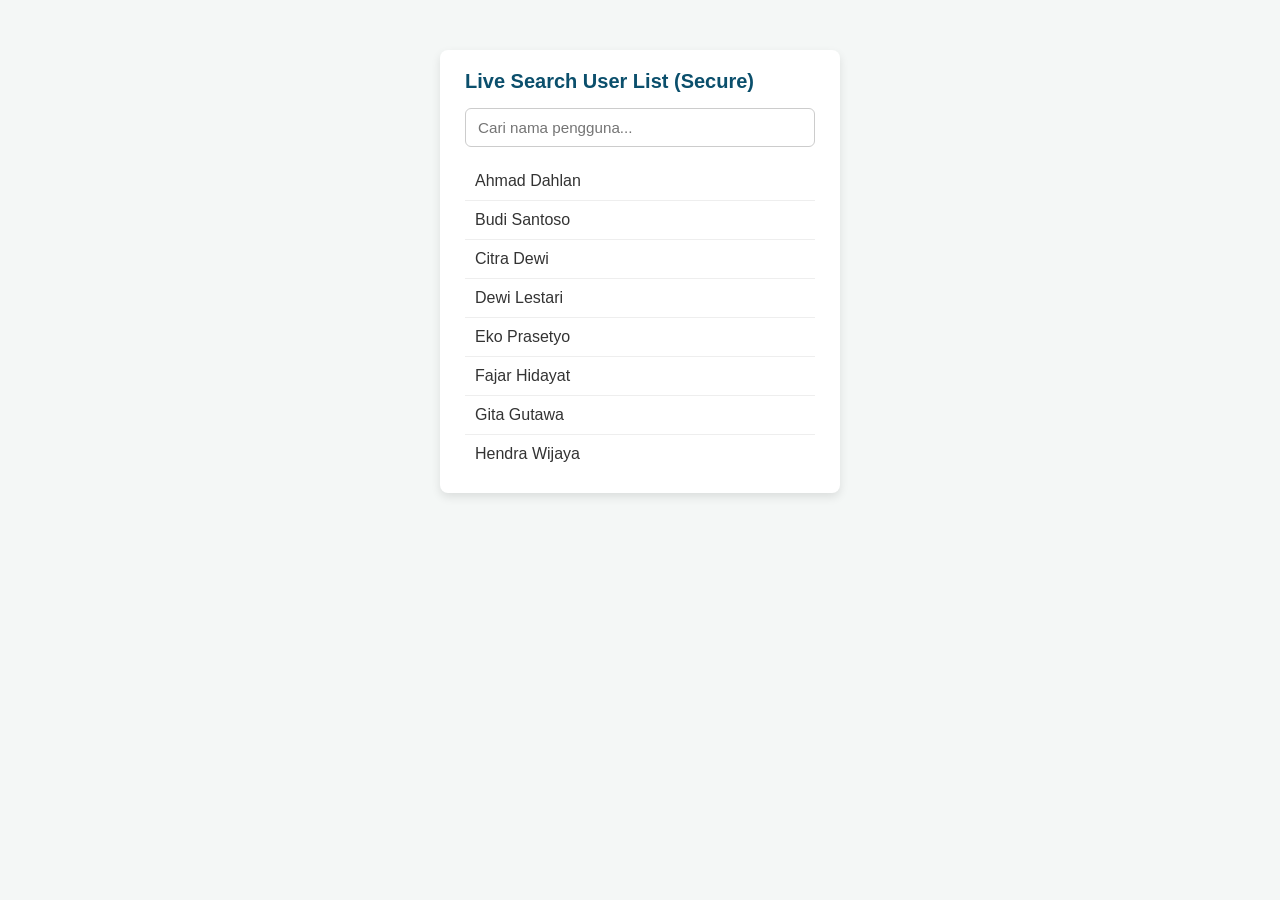
==== index.html @ 6a192474 "Add files via upload" ====
<!DOCTYPE html>
<html lang="id">
<head>
    <meta charset="UTF-8">
    <meta name="viewport" content="width=device-width, initial-scale=1.0">
    <!-- Security: Content Security Policy untuk mencegah eksekusi script tidak dikenal -->
    <meta http-equiv="Content-Security-Policy" content="default-src 'self'; script-src 'self'; style-src 'self';">
    <title>Secure Live Search</title>
    <link rel="stylesheet" href="style.css">
</head>
<body>
    <div class="search-container">
        <h2>Live Search User List (Secure)</h2>
        
        <!-- Security: Hardening atribut input -->
        <input 
            type="text" 
            id="search-input" 
            placeholder="Cari nama pengguna..." 
            autocomplete="off" 
            autocorrect="off"
            spellcheck="false"
            maxlength="50" 
            aria-label="Cari pengguna"
        >
        
        <!-- Security/Accessibility: aria-live untuk mengabarkan perubahan secara aman -->
        <ul id="user-list" aria-live="polite"></ul>
    </div>
    <script src="script.js" defer></script>
</body>
</html>
---- style.css ----
* {
    box-sizing: border-box;
    margin: 0;
    padding: 0;
}

body {
    font-family: Arial, sans-serif;
    background-color: #f4f7f6;
    display: flex;
    justify-content: center;
    padding-top: 50px;
}

.search-container {
    background: #ffffff;
    padding: 20px 25px;
    border-radius: 8px;
    box-shadow: 0 4px 10px rgba(0, 0, 0, 0.1);
    width: 100%;
    max-width: 400px;
}

.search-container h2 {
    font-size: 1.25rem;
    color: #0B4F6C;
    margin-bottom: 15px;
}

#search-input {
    width: 100%;
    padding: 10px 12px;
    border: 1px solid #ccc;
    border-radius: 6px;
    font-size: 0.95rem;
    margin-bottom: 15px;
    outline: none;
}

#search-input:focus {
    border-color: #0B4F6C;
}

#user-list {
    list-style: none;
}

#user-list li {
    padding: 10px;
    border-bottom: 1px solid #eee;
    color: #333;
    /* Security UI: Mencegah teks panjang/malicious string merusak layout */
    word-break: break-word;
    overflow-wrap: break-word;
}

#user-list li:last-child {
    border-bottom: none;
}

#user-list li.no-result {
    color: #888;
    font-style: italic;
}
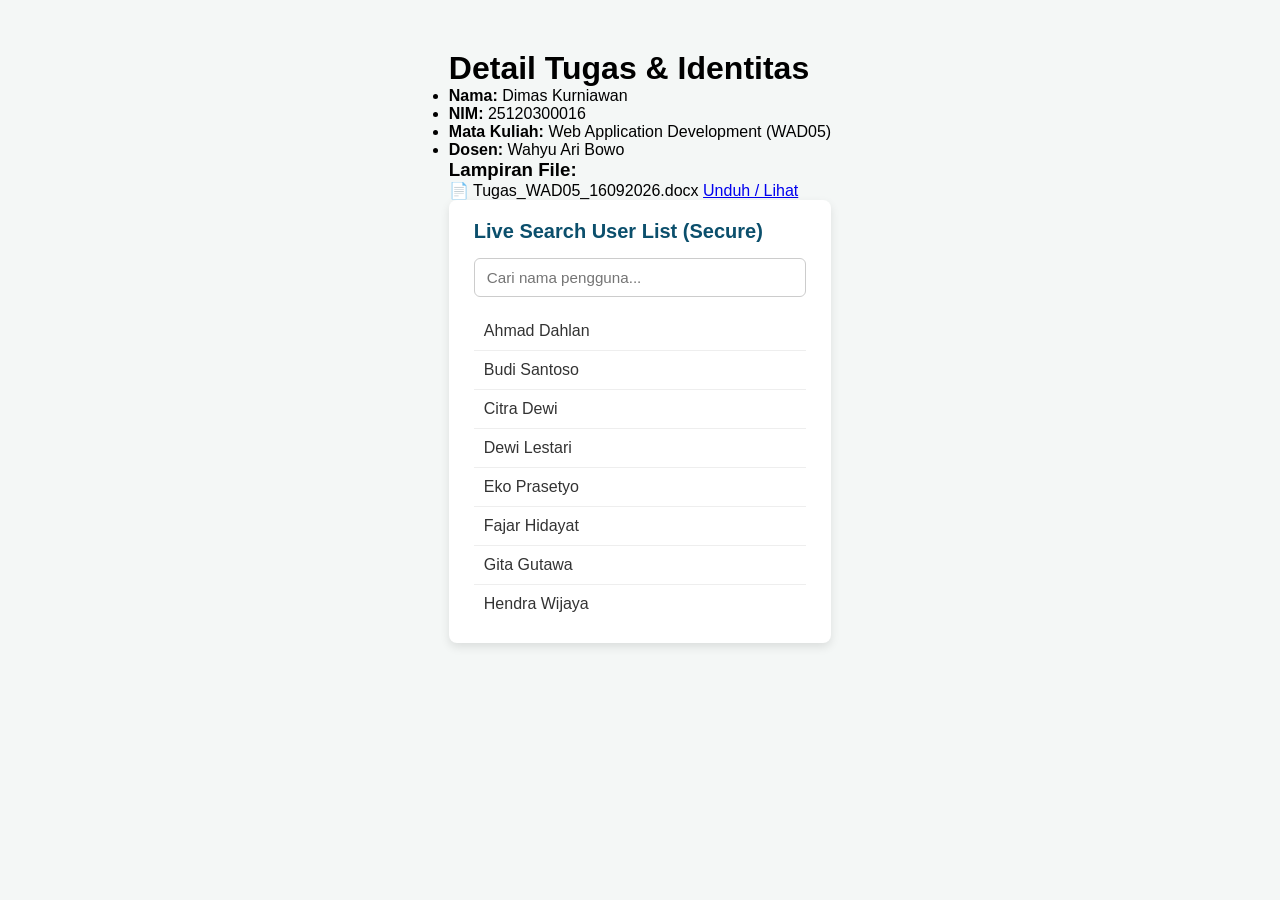
==== commit 950b026f: "Add files via upload" ====
--- a/index.html
+++ b/index.html
@@ -9,24 +9,49 @@
     <link rel="stylesheet" href="style.css">
 </head>
 <body>
-    <div class="search-container">
-        <h2>Live Search User List (Secure)</h2>
-        
-        <!-- Security: Hardening atribut input -->
-        <input 
-            type="text" 
-            id="search-input" 
-            placeholder="Cari nama pengguna..." 
-            autocomplete="off" 
-            autocorrect="off"
-            spellcheck="false"
-            maxlength="50" 
-            aria-label="Cari pengguna"
-        >
-        
-        <!-- Security/Accessibility: aria-live untuk mengabarkan perubahan secara aman -->
-        <ul id="user-list" aria-live="polite"></ul>
+    <div class="main-wrapper">
+        <!-- Header Identitas -->
+        <header class="header-info">
+            <h1>Detail Tugas & Identitas</h1>
+            <ul>
+                <li><strong>Nama:</strong> Dimas Kurniawan</li>
+                <li><strong>NIM:</strong> 25120300016</li>
+                <li><strong>Mata Kuliah:</strong> Web Application Development (WAD05)</li>
+                <li><strong>Dosen:</strong> Wahyu Ari Bowo</li>
+            </ul>
+        </header>
+
+        <!-- View Lampiran File -->
+        <section class="attachment-section">
+            <h3>Lampiran File:</h3>
+            <div class="attachment-card">
+                <span class="file-icon">📄</span>
+                <span class="file-name">Tugas_WAD05_16092026.docx</span>
+                <a href="Tugas_WAD05_16092026.docx" download class="download-btn">Unduh / Lihat</a>
+            </div>
+        </section>
+
+        <!-- Container Live Search -->
+        <div class="search-container">
+            <h2>Live Search User List (Secure)</h2>
+            
+            <!-- Security: Hardening atribut input -->
+            <input 
+                type="text" 
+                id="search-input" 
+                placeholder="Cari nama pengguna..." 
+                autocomplete="off" 
+                autocorrect="off"
+                spellcheck="false"
+                maxlength="50" 
+                aria-label="Cari pengguna"
+            >
+            
+            <!-- Security/Accessibility: aria-live untuk mengabarkan perubahan secara aman -->
+            <ul id="user-list" aria-live="polite"></ul>
+        </div>
     </div>
+
     <script src="script.js" defer></script>
 </body>
 </html>
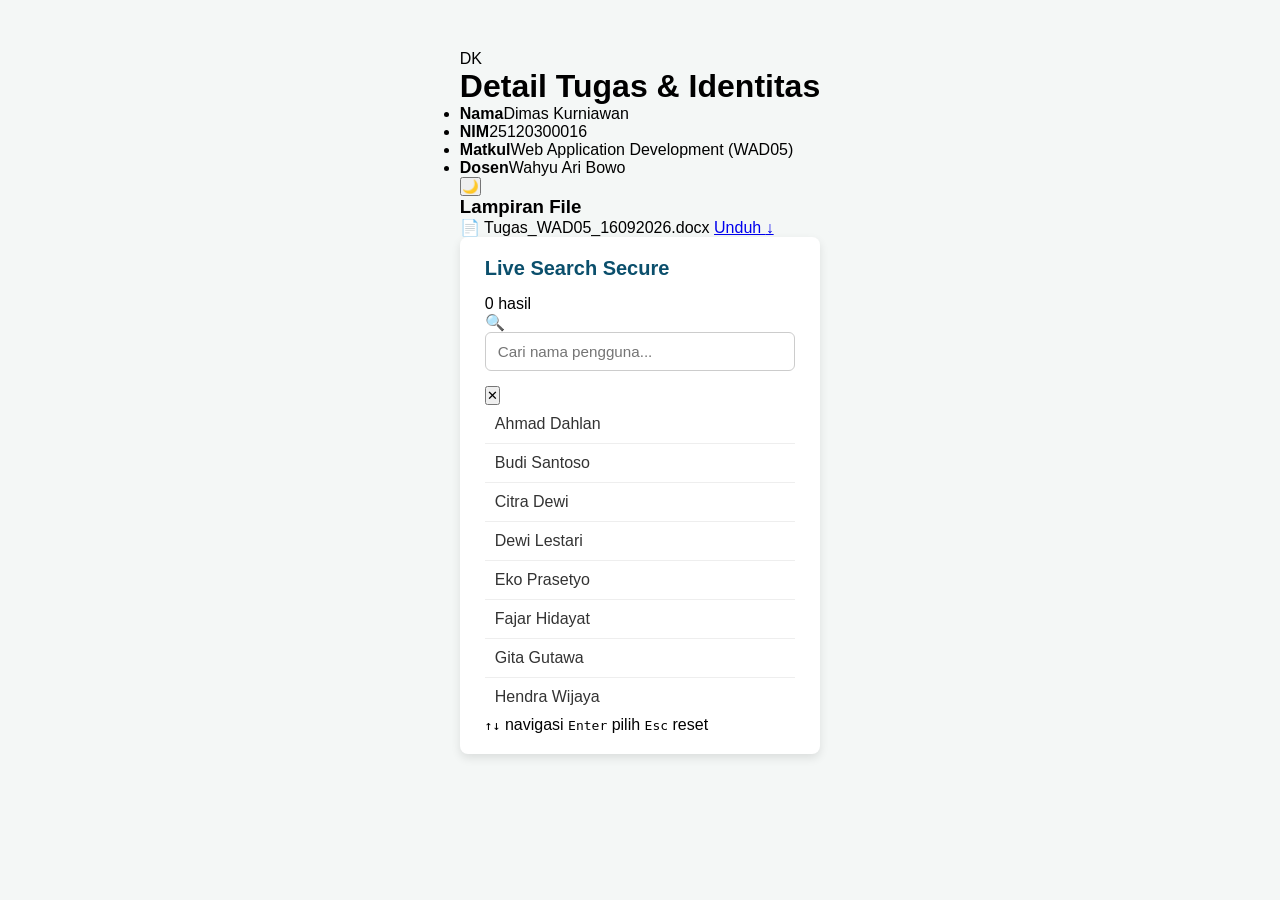
==== commit 1c87a6d7: "revisi03" ====
--- a/index.html
+++ b/index.html
@@ -4,53 +4,98 @@
     <meta charset="UTF-8">
     <meta name="viewport" content="width=device-width, initial-scale=1.0">
     <!-- Security: Content Security Policy untuk mencegah eksekusi script tidak dikenal -->
-    <meta http-equiv="Content-Security-Policy" content="default-src 'self'; script-src 'self'; style-src 'self';">
-    <title>Secure Live Search</title>
+    <meta http-equiv="Content-Security-Policy" content="default-src 'self'; script-src 'self'; style-src 'self'; img-src 'self' data:;">
+    <title>Secure Live Search — Dimas Kurniawan</title>
     <link rel="stylesheet" href="style.css">
 </head>
 <body>
-    <div class="main-wrapper">
-        <!-- Header Identitas -->
+
+    <!-- ===== Latar animasi dekoratif (murni visual, tanpa interaksi) ===== -->
+    <div class="bg-decor" aria-hidden="true">
+        <span class="blob blob-1"></span>
+        <span class="blob blob-2"></span>
+        <span class="blob blob-3"></span>
+        <span class="blob blob-4"></span>
+        <span class="grid-overlay"></span>
+    </div>
+
+    <main class="main-wrapper">
+
+        <!-- ===== Header Identitas ===== -->
         <header class="header-info">
-            <h1>Detail Tugas & Identitas</h1>
-            <ul>
-                <li><strong>Nama:</strong> Dimas Kurniawan</li>
-                <li><strong>NIM:</strong> 25120300016</li>
-                <li><strong>Mata Kuliah:</strong> Web Application Development (WAD05)</li>
-                <li><strong>Dosen:</strong> Wahyu Ari Bowo</li>
-            </ul>
+            <div class="avatar" aria-hidden="true">DK</div>
+
+            <div class="identity">
+                <h1>Detail Tugas &amp; Identitas</h1>
+                <ul class="id-list">
+                    <li><strong>Nama</strong><span>Dimas Kurniawan</span></li>
+                    <li><strong>NIM</strong><span>25120300016</span></li>
+                    <li><strong>Matkul</strong><span>Web Application Development (WAD05)</span></li>
+                    <li><strong>Dosen</strong><span>Wahyu Ari Bowo</span></li>
+                </ul>
+            </div>
+
+            <button type="button" id="theme-toggle" class="theme-toggle"
+                    aria-label="Aktifkan tema gelap" aria-pressed="false">🌙</button>
         </header>
 
-        <!-- View Lampiran File -->
+        <!-- ===== Lampiran File ===== -->
         <section class="attachment-section">
-            <h3>Lampiran File:</h3>
+            <h3>Lampiran File</h3>
             <div class="attachment-card">
-                <span class="file-icon">📄</span>
+                <span class="file-icon" aria-hidden="true">📄</span>
                 <span class="file-name">Tugas_WAD05_16092026.docx</span>
-                <a href="Tugas_WAD05_16092026.docx" download class="download-btn">Unduh / Lihat</a>
+                <a href="Tugas_WAD05_16092026.docx" download class="download-btn">
+                    Unduh <span aria-hidden="true">↓</span>
+                </a>
             </div>
         </section>
 
-        <!-- Container Live Search -->
-        <div class="search-container">
-            <h2>Live Search User List (Secure)</h2>
-            
-            <!-- Security: Hardening atribut input -->
-            <input 
-                type="text" 
-                id="search-input" 
-                placeholder="Cari nama pengguna..." 
-                autocomplete="off" 
-                autocorrect="off"
-                spellcheck="false"
-                maxlength="50" 
-                aria-label="Cari pengguna"
-            >
-            
-            <!-- Security/Accessibility: aria-live untuk mengabarkan perubahan secara aman -->
-            <ul id="user-list" aria-live="polite"></ul>
-        </div>
-    </div>
+        <!-- ===== Live Search ===== -->
+        <section class="search-container">
+            <div class="search-head">
+                <h2>Live Search <span class="badge">Secure</span></h2>
+                <span class="counter" id="result-count" aria-hidden="true">0 hasil</span>
+            </div>
+
+            <div class="input-wrapper">
+                <span class="search-icon" aria-hidden="true">🔍</span>
+                <input
+                    type="text"
+                    id="search-input"
+                    placeholder="Cari nama pengguna..."
+                    autocomplete="off"
+                    autocorrect="off"
+                    spellcheck="false"
+                    maxlength="50"
+                    aria-label="Cari pengguna"
+                    role="combobox"
+                    aria-expanded="true"
+                    aria-controls="user-list"
+                    aria-autocomplete="list"
+                >
+                <button type="button" id="clear-btn" class="clear-btn"
+                        aria-label="Bersihkan pencarian">✕</button>
+            </div>
+
+            <!-- Quick filter huruf awal (dibuat aman via DOM API) -->
+            <div class="chips" id="chips" role="group" aria-label="Filter huruf awal"></div>
+
+            <ul id="user-list" role="listbox" aria-label="Daftar pengguna"></ul>
+
+            <!-- Pengumuman hasil untuk screen reader -->
+            <p class="sr-only" id="sr-status" role="status" aria-live="polite"></p>
+
+            <p class="hint">
+                <span><kbd>↑</kbd><kbd>↓</kbd> navigasi</span>
+                <span><kbd>Enter</kbd> pilih</span>
+                <span><kbd>Esc</kbd> reset</span>
+            </p>
+        </section>
+
+    </main>
+
+    <div class="toast" id="toast" role="status" aria-live="polite"></div>
 
     <script src="script.js" defer></script>
 </body>
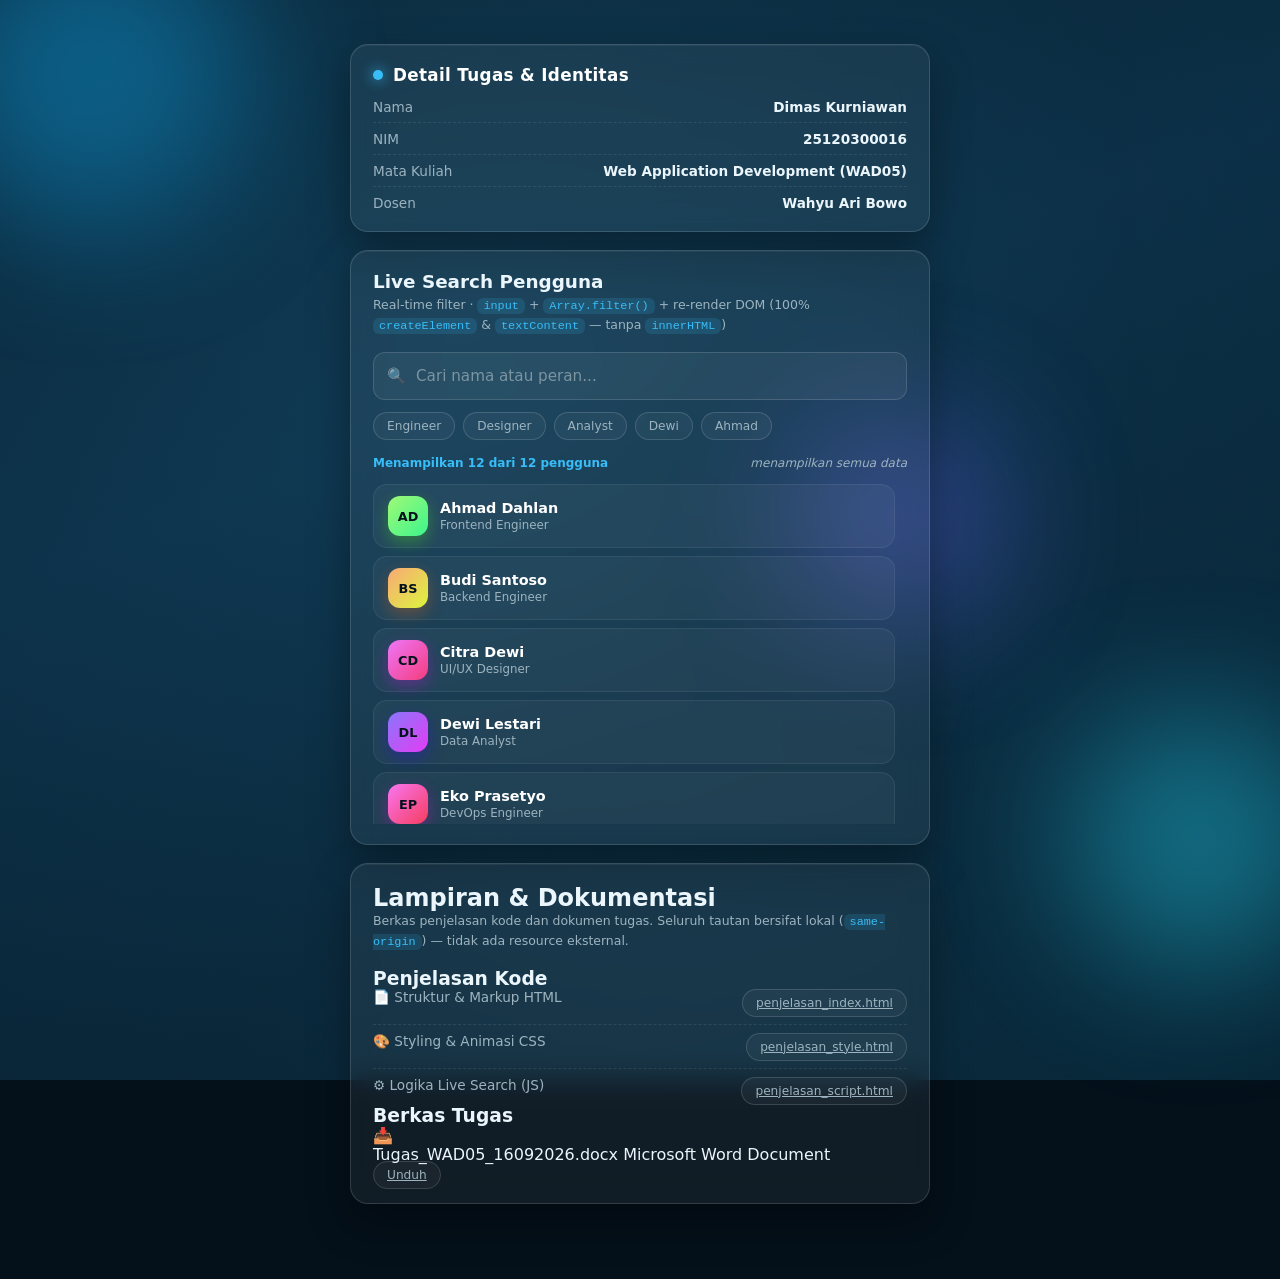
==== commit 103bee61: "revisi04 ada tambahan penjelasan script" ====
--- a/index.html
+++ b/index.html
@@ -3,100 +3,223 @@
 <head>
     <meta charset="UTF-8">
     <meta name="viewport" content="width=device-width, initial-scale=1.0">
-    <!-- Security: Content Security Policy untuk mencegah eksekusi script tidak dikenal -->
-    <meta http-equiv="Content-Security-Policy" content="default-src 'self'; script-src 'self'; style-src 'self'; img-src 'self' data:;">
+
+    <!-- ============================================================
+         SECURITY HEADERS (via meta) — sebisa mungkin di-hardening
+         ============================================================ -->
+
+    <!-- CSP super ketat: tidak ada resource eksternal, tidak ada inline, tidak ada eval -->
+    <meta http-equiv="Content-Security-Policy" content="
+        default-src 'none';
+        script-src 'self';
+        style-src 'self';
+        img-src 'self' data:;
+        font-src 'self';
+        connect-src 'none';
+        media-src 'none';
+        object-src 'none';
+        frame-src 'none';
+        frame-ancestors 'none';
+        base-uri 'none';
+        form-action 'none';
+        manifest-src 'none';
+        worker-src 'none';
+        upgrade-insecure-requests;
+        block-all-mixed-content;
+    ">
+
+    <!-- Cegah kebocoran referrer ke situs eksternal -->
+    <meta name="referrer" content="no-referrer">
+
+    <!-- Hardening MIME sniffing (dihormati sebagian browser) -->
+    <meta http-equiv="X-Content-Type-Options" content="nosniff">
+
+    <!-- Cegah framing / clickjacking (fallback bila CSP tak didukung) -->
+    <meta http-equiv="X-Frame-Options" content="DENY">
+
+    <!-- Cegah XSS legacy filter memicu bug -->
+    <meta http-equiv="X-XSS-Protection" content="0">
+
+    <!-- Batasi fitur browser yang tidak dibutuhkan -->
+    <meta http-equiv="Permissions-Policy" content="
+        camera=(),
+        microphone=(),
+        geolocation=(),
+        payment=(),
+        usb=(),
+        accelerometer=(),
+        gyroscope=(),
+        magnetometer=(),
+        autoplay=(),
+        encrypted-media=(),
+        picture-in-picture=(),
+        display-capture=()
+    ">
+
+    <meta name="color-scheme" content="dark">
+    <meta name="robots" content="noindex, nofollow, noarchive">
     <title>Secure Live Search — Dimas Kurniawan</title>
+
+    <!-- Subresource Integrity untuk stylesheet lokal (opsional) -->
     <link rel="stylesheet" href="style.css">
 </head>
 <body>
 
-    <!-- ===== Latar animasi dekoratif (murni visual, tanpa interaksi) ===== -->
-    <div class="bg-decor" aria-hidden="true">
-        <span class="blob blob-1"></span>
-        <span class="blob blob-2"></span>
-        <span class="blob blob-3"></span>
-        <span class="blob blob-4"></span>
-        <span class="grid-overlay"></span>
-    </div>
-
-    <main class="main-wrapper">
-
-        <!-- ===== Header Identitas ===== -->
-        <header class="header-info">
-            <div class="avatar" aria-hidden="true">DK</div>
-
-            <div class="identity">
-                <h1>Detail Tugas &amp; Identitas</h1>
-                <ul class="id-list">
-                    <li><strong>Nama</strong><span>Dimas Kurniawan</span></li>
-                    <li><strong>NIM</strong><span>25120300016</span></li>
-                    <li><strong>Matkul</strong><span>Web Application Development (WAD05)</span></li>
-                    <li><strong>Dosen</strong><span>Wahyu Ari Bowo</span></li>
-                </ul>
-            </div>
-
-            <button type="button" id="theme-toggle" class="theme-toggle"
-                    aria-label="Aktifkan tema gelap" aria-pressed="false">🌙</button>
+    <!-- Ornamen background bergerak (aria-hidden = tidak dibaca screen reader) -->
+    <div class="orb a" aria-hidden="true"></div>
+    <div class="orb b" aria-hidden="true"></div>
+    <div class="orb c" aria-hidden="true"></div>
+
+    <main class="app">
+
+        <!-- ================= IDENTITAS ================= -->
+        <header class="card header-info">
+            <h1>Detail Tugas &amp; Identitas</h1>
+            <ul class="id-grid">
+                <li><span>Nama</span><strong>Dimas Kurniawan</strong></li>
+                <li><span>NIM</span><strong>25120300016</strong></li>
+                <li><span>Mata Kuliah</span><strong>Web Application Development (WAD05)</strong></li>
+                <li><span>Dosen</span><strong>Wahyu Ari Bowo</strong></li>
+            </ul>
         </header>
 
-        <!-- ===== Lampiran File ===== -->
-        <section class="attachment-section">
-            <h3>Lampiran File</h3>
-            <div class="attachment-card">
-                <span class="file-icon" aria-hidden="true">📄</span>
-                <span class="file-name">Tugas_WAD05_16092026.docx</span>
-                <a href="Tugas_WAD05_16092026.docx" download class="download-btn">
-                    Unduh <span aria-hidden="true">↓</span>
-                </a>
-            </div>
-        </section>
-
-        <!-- ===== Live Search ===== -->
-        <section class="search-container">
-            <div class="search-head">
-                <h2>Live Search <span class="badge">Secure</span></h2>
-                <span class="counter" id="result-count" aria-hidden="true">0 hasil</span>
-            </div>
-
-            <div class="input-wrapper">
+        <!-- ================= LIVE SEARCH ================= -->
+        <section class="card search-card">
+            <h2>Live Search Pengguna</h2>
+            <p class="subtitle">
+                Real-time filter · <code>input</code> + <code>Array.filter()</code> + re-render DOM
+                (100% <code>createElement</code> &amp; <code>textContent</code> — tanpa <code>innerHTML</code>)
+            </p>
+
+            <div class="input-wrap">
                 <span class="search-icon" aria-hidden="true">🔍</span>
+
+                <!-- Hardening input:
+                     - maxlength  : batas atas panjang
+                     - minlength  : tidak ada (boleh kosong)
+                     - pattern    : whitelist karakter (huruf, angka, spasi, tanda umum)
+                     - inputmode  : paksa keyboard teks
+                     - autocomplete off + list="none"
+                     - aria-*     : aksesibilitas
+                -->
                 <input
                     type="text"
                     id="search-input"
-                    placeholder="Cari nama pengguna..."
+                    name="q"
+                    placeholder="Cari nama atau peran..."
                     autocomplete="off"
                     autocorrect="off"
+                    autocapitalize="off"
                     spellcheck="false"
                     maxlength="50"
+                    minlength="0"
+                    inputmode="text"
+                    enterkeyhint="search"
+                    pattern="[A-Za-z0-9 _\-\.\u00C0-\u024F]{0,50}"
+                    title="Hanya huruf, angka, spasi, dan tanda . _ - (maks 50 karakter)"
                     aria-label="Cari pengguna"
-                    role="combobox"
-                    aria-expanded="true"
                     aria-controls="user-list"
                     aria-autocomplete="list"
+                    aria-haspopup="listbox"
                 >
-                <button type="button" id="clear-btn" class="clear-btn"
-                        aria-label="Bersihkan pencarian">✕</button>
+                <button type="button" id="clear-btn" class="clear-btn" aria-label="Bersihkan pencarian">✕</button>
             </div>
 
-            <!-- Quick filter huruf awal (dibuat aman via DOM API) -->
-            <div class="chips" id="chips" role="group" aria-label="Filter huruf awal"></div>
-
-            <ul id="user-list" role="listbox" aria-label="Daftar pengguna"></ul>
-
-            <!-- Pengumuman hasil untuk screen reader -->
-            <p class="sr-only" id="sr-status" role="status" aria-live="polite"></p>
-
-            <p class="hint">
-                <span><kbd>↑</kbd><kbd>↓</kbd> navigasi</span>
-                <span><kbd>Enter</kbd> pilih</span>
-                <span><kbd>Esc</kbd> reset</span>
+            <!-- Saran kata kunci -->
+            <div class="chips" id="chips" role="group" aria-label="Saran pencarian"></div>
+
+            <div class="meta-row">
+                <span id="result-count" class="count" aria-live="polite"></span>
+                <span id="query-hint" class="hint"></span>
+            </div>
+
+            <!-- role="listbox" agar screen reader paham struktur hasil -->
+            <ul id="user-list" role="listbox" aria-live="polite" aria-label="Hasil pencarian pengguna"></ul>
+        </section>
+
+        <!-- ============================================================
+             LAMPIRAN & DOKUMENTASI (BARU)
+             Semua tautan bersifat same-origin (lokal) sehingga tetap
+             patuh pada CSP: default-src 'none' (navigasi tidak dibatasi CSP).
+             rel="noopener noreferrer" mencegah tabnabbing & kebocoran referrer.
+             ============================================================ -->
+        <section class="card attachment-section" aria-labelledby="lampiran-title">
+            <h2 id="lampiran-title" class="card-title">Lampiran &amp; Dokumentasi</h2>
+            <p class="subtitle">
+                Berkas penjelasan kode dan dokumen tugas. Seluruh tautan
+                bersifat lokal (<code>same-origin</code>) — tidak ada resource eksternal.
             </p>
+
+            <!-- ---------- Penjelasan Kode ---------- -->
+            <h3 class="section-label">Penjelasan Kode</h3>
+            <ul class="id-grid link-grid">
+                <li>
+                    <span class="link-label">
+                        <span class="link-icon" aria-hidden="true">📄</span>
+                        Struktur &amp; Markup HTML
+                    </span>
+                    <a
+                        class="chip"
+                        href="penjelasan_index.html"
+                        rel="noopener noreferrer"
+                        title="Buka penjelasan_index.html"
+                    >penjelasan_index.html</a>
+                </li>
+                <li>
+                    <span class="link-label">
+                        <span class="link-icon" aria-hidden="true">🎨</span>
+                        Styling &amp; Animasi CSS
+                    </span>
+                    <a
+                        class="chip"
+                        href="penjelasan_style.html"
+                        rel="noopener noreferrer"
+                        title="Buka penjelasan_style.html"
+                    >penjelasan_style.html</a>
+                </li>
+                <li>
+                    <span class="link-label">
+                        <span class="link-icon" aria-hidden="true">⚙️</span>
+                        Logika Live Search (JS)
+                    </span>
+                    <a
+                        class="chip"
+                        href="penjelasan_script.html"
+                        rel="noopener noreferrer"
+                        title="Buka penjelasan_script.html"
+                    >penjelasan_script.html</a>
+                </li>
+            </ul>
+
+            <!-- ---------- Unduhan Dokumen Tugas ---------- -->
+            <h3 class="section-label">Berkas Tugas</h3>
+            <div class="download-row">
+                <span class="file-badge" aria-hidden="true">📥</span>
+                <div class="file-meta">
+                    <span class="file-name">Tugas_WAD05_16092026.docx</span>
+                    <span class="file-type">Microsoft Word Document</span>
+                </div>
+                <a
+                    class="chip chip-download"
+                    href="Tugas_WAD05_16092026.docx"
+                    download="Tugas_WAD05_16092026.docx"
+                    type="application/vnd.openxmlformats-officedocument.wordprocessingml.document"
+                    rel="noopener noreferrer"
+                    title="Unduh Tugas_WAD05_16092026.docx"
+                >Unduh</a>
+            </div>
         </section>
-
     </main>
 
-    <div class="toast" id="toast" role="status" aria-live="polite"></div>
-
-    <script src="script.js" defer></script>
+    <!-- Toast notifikasi -->
+    <div id="toast" class="toast" role="status" aria-live="polite" aria-atomic="true"></div>
+
+    <!-- Script lokal dengan referrerpolicy + crossorigin (hardening) -->
+    <script
+        src="script.js"
+        defer
+        referrerpolicy="no-referrer"
+        crossorigin="anonymous"
+    ></script>
 </body>
 </html>
--- a/style.css
+++ b/style.css
@@ -1,64 +1,461 @@
-* {
-    box-sizing: border-box;
-    margin: 0;
-    padding: 0;
-}
+/* ============================================================
+   SECURITY NOTES (CSS):
+   1. Tidak ada @import dari domain eksternal.
+   2. Tidak ada url() yang menunjuk ke luar origin.
+   3. Tidak ada expression() / behavior (legacy IE).
+   4. Selector dijaga sederhana untuk mencegah abuse.
+   5. Gunakan :where() untuk specificity rendah agar tidak
+      mudah di-override oleh injeksi style tak terduga.
+   ============================================================ */
+
+/* ============================================================
+   RESET & TOKEN
+   ============================================================ */
+*, *::before, *::after { box-sizing: border-box; margin: 0; padding: 0; }
+
+:root {
+    --brand:      #0B4F6C;
+    --accent:     #38bdf8;
+    --accent-2:   #22d3ee;
+    --text:       #eaf6fb;
+    --muted:      #9db4c0;
+    --stroke:     rgba(255,255,255,.14);
+    --glass:      rgba(255,255,255,.055);
+    --radius:     18px;
+    --danger:     #f87171;
+}
+
+html { scroll-behavior: smooth; }
 
 body {
-    font-family: Arial, sans-serif;
-    background-color: #f4f7f6;
+    min-height: 100vh;
+    font-family: "Segoe UI", system-ui, -apple-system, "Helvetica Neue", Arial, sans-serif;
+    color: var(--text);
+    background: #04101a;
     display: flex;
     justify-content: center;
-    padding-top: 50px;
-}
-
-.search-container {
-    background: #ffffff;
-    padding: 20px 25px;
-    border-radius: 8px;
-    box-shadow: 0 4px 10px rgba(0, 0, 0, 0.1);
+    padding: 44px 16px 80px;
+    position: relative;
+    overflow-x: hidden;
+
+    /* Hardening: cegah text selection abuse pada elemen dekoratif */
+    -webkit-tap-highlight-color: transparent;
+}
+
+/* ============================================================
+   BACKGROUND BERGERAK (gradient + orb mengapung)
+   ============================================================ */
+body::before {
+    content: "";
+    position: fixed;
+    inset: -20%;
+    background:
+        radial-gradient(circle at 20% 20%, rgba(56,189,248,.18), transparent 45%),
+        radial-gradient(circle at 80% 15%, rgba(34,211,238,.14), transparent 42%),
+        radial-gradient(circle at 50% 92%, rgba(11,79,108,.60), transparent 58%),
+        linear-gradient(160deg, #04101a, #072033 45%, #04101a);
+    background-size: 200% 200%, 200% 200%, 200% 200%, 100% 100%;
+    animation: bgShift 24s ease-in-out infinite alternate;
+    z-index: -2;
+    pointer-events: none; /* tidak menghalangi interaksi */
+}
+
+@keyframes bgShift {
+    0%   { transform: translate3d(0,0,0) scale(1);
+           background-position: 0% 0%, 100% 0%, 50% 100%, 0 0; }
+    100% { transform: translate3d(0,-2%,0) scale(1.07);
+           background-position: 32% 22%, 68% 30%, 40% 78%, 0 0; }
+}
+
+.orb {
+    position: fixed;
+    border-radius: 50%;
+    filter: blur(70px);
+    opacity: .42;
+    z-index: -1;
+    pointer-events: none; /* decorative only */
+    user-select: none;
+}
+.orb.a { width: 320px; height: 320px; background: #0ea5e9; top: -90px;  left: -70px;  animation: floatA 18s ease-in-out infinite; }
+.orb.b { width: 260px; height: 260px; background: #22d3ee; bottom: -70px; right: -50px; animation: floatB 23s ease-in-out infinite; }
+.orb.c { width: 210px; height: 210px; background: #6366f1; top: 46%; left: 62%;        animation: floatC 28s ease-in-out infinite; }
+
+@keyframes floatA { 50% { transform: translate(70px, 60px) scale(1.18); } }
+@keyframes floatB { 50% { transform: translate(-60px,-50px) scale(1.12); } }
+@keyframes floatC { 33% { transform: translate(-50px, 40px) scale(.9); }
+                    66% { transform: translate(40px,-40px) scale(1.15); } }
+
+/* ============================================================
+   LAYOUT
+   ============================================================ */
+.app {
     width: 100%;
-    max-width: 400px;
-}
-
-.search-container h2 {
-    font-size: 1.25rem;
-    color: #0B4F6C;
-    margin-bottom: 15px;
+    max-width: 580px;
+    display: grid;
+    gap: 18px;
+    position: relative;
+    z-index: 1;
+}
+
+.card {
+    background: var(--glass);
+    border: 1px solid var(--stroke);
+    border-radius: var(--radius);
+    padding: 20px 22px;
+    backdrop-filter: blur(14px);
+    -webkit-backdrop-filter: blur(14px);
+    box-shadow: 0 18px 40px rgba(0,0,0,.35), inset 0 1px 0 rgba(255,255,255,.06);
+    animation: cardIn .7s cubic-bezier(.22,1,.36,1) both;
+}
+.app > .card:nth-child(1) { animation-delay: .05s; }
+.app > .card:nth-child(2) { animation-delay: .16s; }
+
+@keyframes cardIn {
+    from { opacity: 0; transform: translateY(26px) scale(.975); }
+    to   { opacity: 1; transform: none; }
+}
+
+/* ============================================================
+   HEADER IDENTITAS
+   ============================================================ */
+.header-info h1 {
+    display: flex;
+    align-items: center;
+    gap: 10px;
+    font-size: 1.05rem;
+    letter-spacing: .02em;
+    margin-bottom: 14px;
+    color: #fff;
+}
+.header-info h1::before {
+    content: "";
+    width: 10px; height: 10px;
+    border-radius: 50%;
+    background: var(--accent);
+    box-shadow: 0 0 14px var(--accent);
+    animation: pulseDot 2.2s ease-in-out infinite;
+}
+@keyframes pulseDot { 50% { transform: scale(1.45); opacity: .55; } }
+
+.id-grid { list-style: none; display: grid; gap: 8px; font-size: .85rem; }
+.id-grid li {
+    display: flex;
+    justify-content: space-between;
+    gap: 14px;
+    padding-bottom: 7px;
+    border-bottom: 1px dashed rgba(255,255,255,.09);
+}
+.id-grid li:last-child { border-bottom: none; padding-bottom: 0; }
+.id-grid span   { color: var(--muted); }
+.id-grid strong { color: var(--text); font-weight: 600; text-align: right; }
+
+/* ============================================================
+   SEARCH CARD
+   ============================================================ */
+.search-card h2 { font-size: 1.15rem; margin-bottom: 4px; }
+.subtitle {
+    font-size: .78rem;
+    color: var(--muted);
+    margin-bottom: 16px;
+    line-height: 1.5;
+}
+.subtitle code {
+    background: rgba(56,189,248,.14);
+    color: var(--accent);
+    padding: 1px 6px;
+    border-radius: 6px;
+    font-size: .74rem;
+}
+
+/* --- Input --- */
+.input-wrap { position: relative; display: flex; align-items: center; }
+
+.search-icon {
+    position: absolute;
+    left: 14px;
+    font-size: .95rem;
+    opacity: .6;
+    pointer-events: none;
+    user-select: none;
+    transition: transform .3s cubic-bezier(.34,1.56,.64,1), opacity .3s;
 }
 
 #search-input {
     width: 100%;
-    padding: 10px 12px;
-    border: 1px solid #ccc;
-    border-radius: 6px;
-    font-size: 0.95rem;
-    margin-bottom: 15px;
+    padding: 14px 44px 14px 42px;
+    border-radius: 12px;
+    border: 1px solid var(--stroke);
+    background: rgba(255,255,255,.05);
+    color: var(--text);
+    font-size: .95rem;
+    font-family: inherit;
     outline: none;
-}
-
+    transition: border-color .25s, box-shadow .25s, background .25s;
+}
+#search-input::placeholder { color: #7d95a1; }
 #search-input:focus {
-    border-color: #0B4F6C;
-}
-
+    border-color: var(--accent);
+    background: rgba(255,255,255,.085);
+    box-shadow: 0 0 0 4px rgba(56,189,248,.16), 0 10px 26px rgba(0,0,0,.35);
+}
+
+/* State invalid dari pattern (browser native) */
+#search-input:invalid:not(:placeholder-shown) {
+    border-color: var(--danger);
+    box-shadow: 0 0 0 3px rgba(248,113,113,.18);
+}
+
+.input-wrap:focus-within .search-icon {
+    opacity: 1;
+    transform: scale(1.18) rotate(-10deg);
+}
+
+.clear-btn {
+    position: absolute;
+    right: 10px;
+    width: 26px; height: 26px;
+    border: none;
+    border-radius: 50%;
+    display: grid;
+    place-items: center;
+    font-size: .72rem;
+    line-height: 1;
+    cursor: pointer;
+    color: var(--text);
+    background: rgba(255,255,255,.12);
+    opacity: 0;
+    transform: scale(.4);
+    pointer-events: none;
+    transition: opacity .2s, transform .28s cubic-bezier(.34,1.56,.64,1), background .2s;
+}
+.clear-btn.visible { opacity: 1; transform: scale(1); pointer-events: auto; }
+.clear-btn:hover { background: rgba(248,113,113,.4); }
+.clear-btn:focus-visible {
+    outline: 2px solid var(--accent);
+    outline-offset: 2px;
+}
+
+/* --- Chips saran --- */
+.chips {
+    display: flex;
+    flex-wrap: wrap;
+    gap: 8px;
+    margin-top: 12px;
+}
+.chip {
+    border: 1px solid var(--stroke);
+    background: rgba(255,255,255,.04);
+    color: var(--muted);
+    font-family: inherit;
+    font-size: .76rem;
+    padding: 6px 13px;
+    border-radius: 999px;
+    cursor: pointer;
+    transition: color .22s, border-color .22s, transform .22s, box-shadow .22s, background .22s;
+}
+.chip:hover {
+    color: #fff;
+    background: rgba(56,189,248,.14);
+    border-color: var(--accent);
+    transform: translateY(-3px);
+    box-shadow: 0 8px 18px rgba(56,189,248,.22);
+}
+.chip:active { transform: translateY(-1px) scale(.97); }
+.chip:focus-visible {
+    outline: 2px solid var(--accent);
+    outline-offset: 2px;
+}
+
+/* --- Meta info --- */
+.meta-row {
+    display: flex;
+    justify-content: space-between;
+    align-items: center;
+    gap: 10px;
+    margin-top: 14px;
+    font-size: .75rem;
+    min-height: 18px;
+}
+.count { color: var(--accent); font-weight: 600; display: inline-block; }
+.count.pop { animation: pop .38s cubic-bezier(.34,1.56,.64,1); }
+@keyframes pop {
+    0%  { transform: scale(.72); opacity: .35; }
+    60% { transform: scale(1.18); }
+    100%{ transform: scale(1); }
+}
+.hint { color: var(--muted); font-style: italic; text-align: right; }
+
+/* ============================================================
+   DAFTAR USER
+   ============================================================ */
 #user-list {
     list-style: none;
-}
-
-#user-list li {
-    padding: 10px;
-    border-bottom: 1px solid #eee;
-    color: #333;
-    /* Security UI: Mencegah teks panjang/malicious string merusak layout */
+    margin-top: 12px;
+    display: grid;
+    gap: 8px;
+    max-height: 340px;
+    overflow-y: auto;
+    padding-right: 4px;
+    scrollbar-gutter: stable;
+}
+#user-list::-webkit-scrollbar { width: 8px; }
+#user-list::-webkit-scrollbar-track { background: transparent; }
+#user-list::-webkit-scrollbar-thumb {
+    background: rgba(56,189,248,.28);
+    border-radius: 99px;
+}
+#user-list::-webkit-scrollbar-thumb:hover { background: rgba(56,189,248,.55); }
+
+/* --- Item --- */
+.user-item {
+    display: flex;
+    align-items: center;
+    gap: 12px;
+    padding: 11px 14px;
+    border-radius: 14px;
+    background: rgba(255,255,255,.04);
+    border: 1px solid rgba(255,255,255,.07);
+    cursor: pointer;
+    opacity: 0;
+    animation: itemIn .45s cubic-bezier(.22,1,.36,1) forwards;
+    transition: background .2s, border-color .2s, transform .2s, box-shadow .2s;
+    /* Hardening: cegah user-select & drag teks tak sengaja */
+    user-select: none;
+    -webkit-user-drag: none;
+}
+@keyframes itemIn {
+    from { opacity: 0; translate: 0 12px; }
+    to   { opacity: 1; translate: 0 0; }
+}
+.user-item:hover {
+    background: rgba(56,189,248,.12);
+    border-color: rgba(56,189,248,.42);
+    transform: translateX(5px);
+    box-shadow: 0 8px 22px rgba(0,0,0,.28);
+}
+.user-item.active {
+    background: rgba(56,189,248,.20);
+    border-color: var(--accent);
+    transform: translateX(7px);
+    box-shadow: 0 0 0 3px rgba(56,189,248,.14);
+}
+.user-item:focus-visible {
+    outline: 2px solid var(--accent);
+    outline-offset: 2px;
+}
+.user-item.flash { animation: flashGlow .6s ease-out; }
+@keyframes flashGlow {
+    0%  { box-shadow: 0 0 0 0 rgba(56,189,248,.85); }
+    100%{ box-shadow: 0 0 0 18px rgba(56,189,248,0); }
+}
+
+.avatar {
+    flex: 0 0 40px;
+    width: 40px; height: 40px;
+    border-radius: 12px;
+    display: grid;
+    place-items: center;
+    font-size: .8rem;
+    font-weight: 700;
+    color: #04121b;
+    background: linear-gradient(135deg,
+                hsl(var(--hue, 200) 92% 72%),
+                hsl(calc(var(--hue, 200) + 45) 90% 60%));
+    box-shadow: 0 6px 16px hsl(var(--hue, 200) 90% 50% / .32);
+    animation: avatarPop .5s cubic-bezier(.34,1.56,.64,1) both;
+    user-select: none;
+}
+@keyframes avatarPop { from { transform: scale(.55); opacity: 0; } to { transform: scale(1); opacity: 1; } }
+
+.user-info { display: flex; flex-direction: column; gap: 2px; min-width: 0; }
+.user-name {
+    font-size: .9rem;
+    font-weight: 600;
+    color: #fff;
+    /* Anti layout-break oleh string panjang / malicious payload */
     word-break: break-word;
-    overflow-wrap: break-word;
-}
-
-#user-list li:last-child {
-    border-bottom: none;
-}
-
-#user-list li.no-result {
-    color: #888;
-    font-style: italic;
+    overflow-wrap: anywhere;
+    hyphens: auto;
+}
+.user-role {
+    font-size: .74rem;
+    color: var(--muted);
+    word-break: break-word;
+    overflow-wrap: anywhere;
+}
+
+/* --- Highlight keyword --- */
+mark.hl {
+    background: linear-gradient(90deg, rgba(250,204,21,.95), rgba(56,189,248,.95));
+    color: #06121b;
+    font-weight: 700;
+    border-radius: 4px;
+    padding: 0 3px;
+    animation: hlPulse 1.1s ease-out;
+    -webkit-box-decoration-break: clone;
+    box-decoration-break: clone;
+}
+@keyframes hlPulse {
+    0%  { box-shadow: 0 0 0 0 rgba(56,189,248,.75); }
+    100%{ box-shadow: 0 0 0 10px rgba(56,189,248,0); }
+}
+
+/* --- Empty state --- */
+.no-result {
+    text-align: center;
+    padding: 26px 14px;
+    color: var(--muted);
+    font-size: .84rem;
+    border: 1px dashed rgba(255,255,255,.14);
+    border-radius: 14px;
+    animation: itemIn .4s cubic-bezier(.22,1,.36,1) both;
+}
+.no-result-icon {
+    font-size: 1.9rem;
+    margin-bottom: 8px;
+    animation: bobble 2.4s ease-in-out infinite;
+    user-select: none;
+}
+@keyframes bobble {
+    0%,100% { transform: translateY(0) rotate(-4deg); }
+    50%     { transform: translateY(-8px) rotate(4deg); }
+}
+.no-result-title { color: var(--text); font-weight: 600; margin-bottom: 4px; }
+.no-result-sub { font-size: .78rem; font-style: italic; }
+
+/* ============================================================
+   TOAST
+   ============================================================ */
+.toast {
+    position: fixed;
+    left: 50%;
+    bottom: 28px;
+    transform: translate(-50%, 160%);
+    background: rgba(8,30,44,.94);
+    border: 1px solid rgba(56,189,248,.5);
+    color: #fff;
+    font-size: .84rem;
+    padding: 12px 22px;
+    border-radius: 999px;
+    box-shadow: 0 14px 34px rgba(0,0,0,.5);
+    opacity: 0;
+    pointer-events: none;
+    z-index: 50;
+    transition: transform .45s cubic-bezier(.22,1,.36,1), opacity .3s;
+    max-width: calc(100vw - 32px);
+    text-align: center;
+    word-break: break-word;
+    overflow-wrap: anywhere;
+}
+.toast.show { transform: translate(-50%, 0); opacity: 1; }
+
+/* ============================================================
+   AKSESIBILITAS
+   ============================================================ */
+@media (prefers-reduced-motion: reduce) {
+    *, *::before, *::after {
+        animation-duration: .001ms !important;
+        animation-iteration-count: 1 !important;
+        transition-duration: .001ms !important;
+    }
 }
